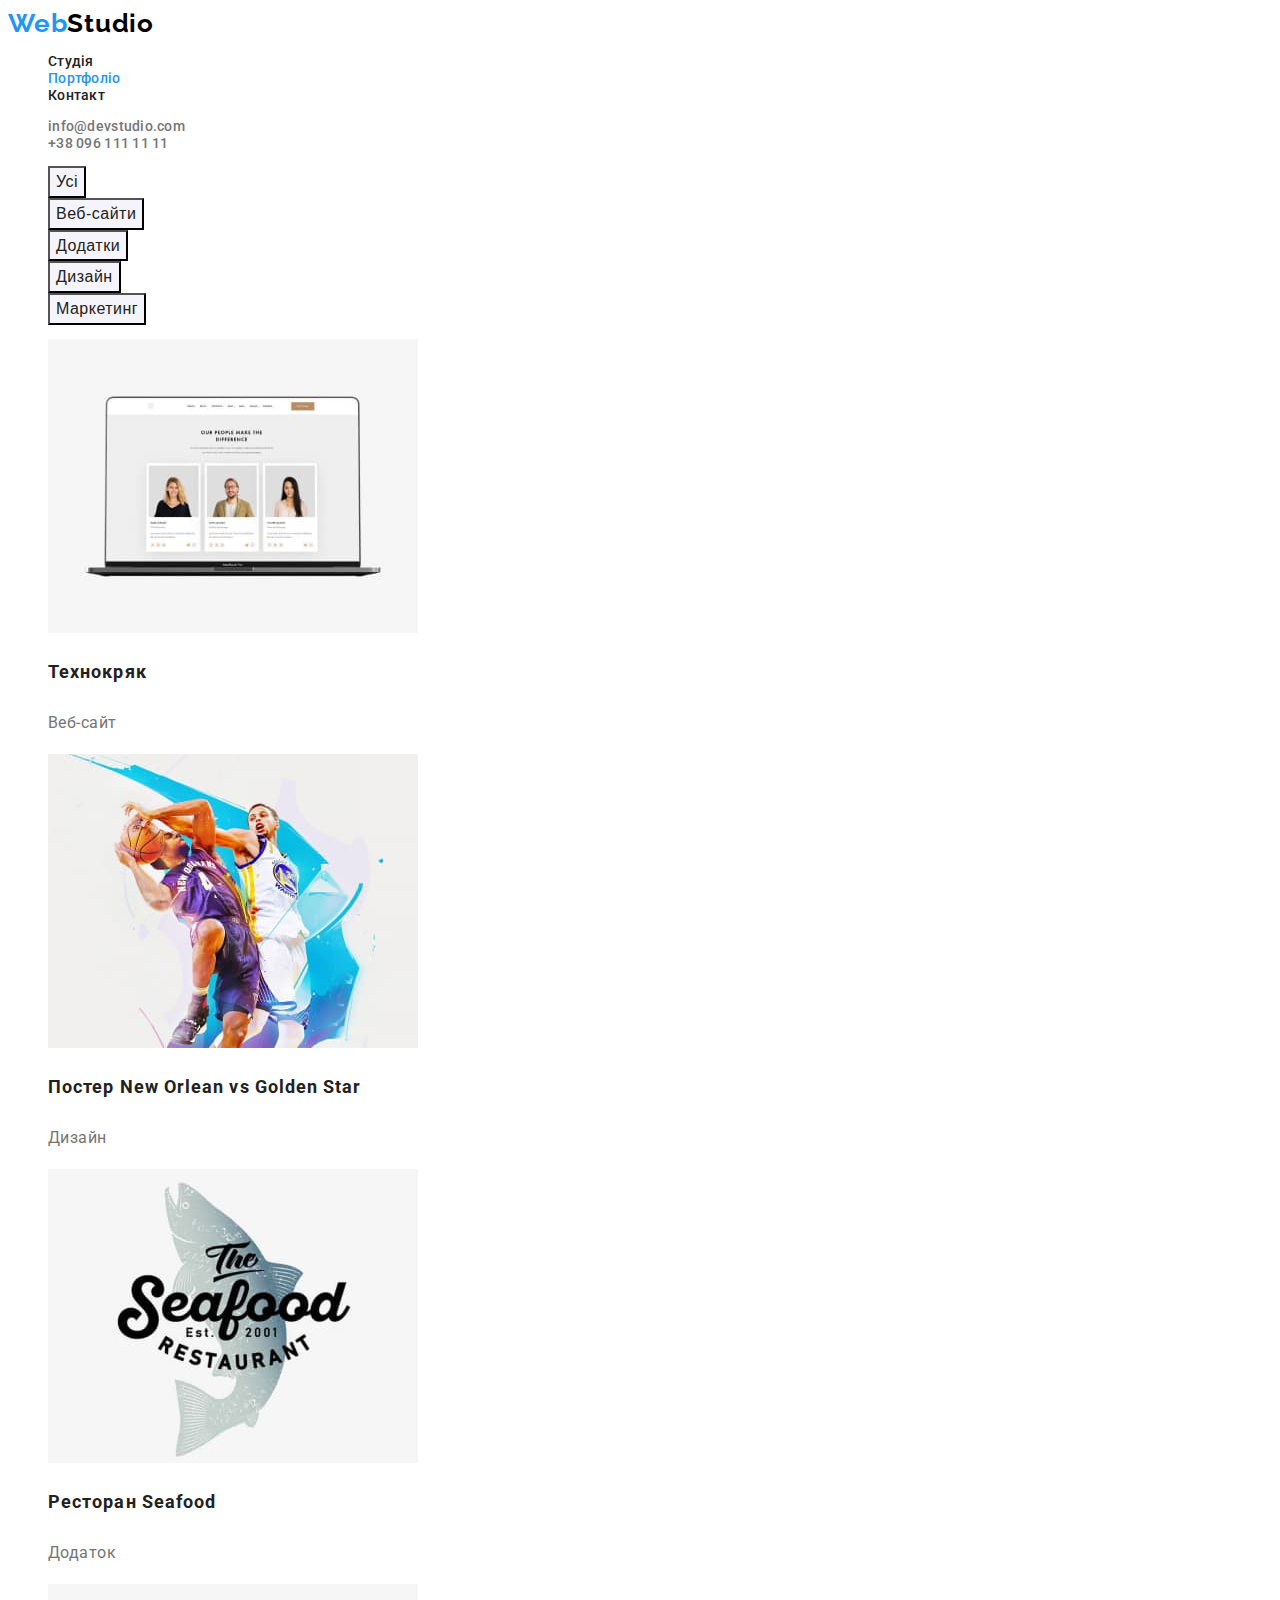
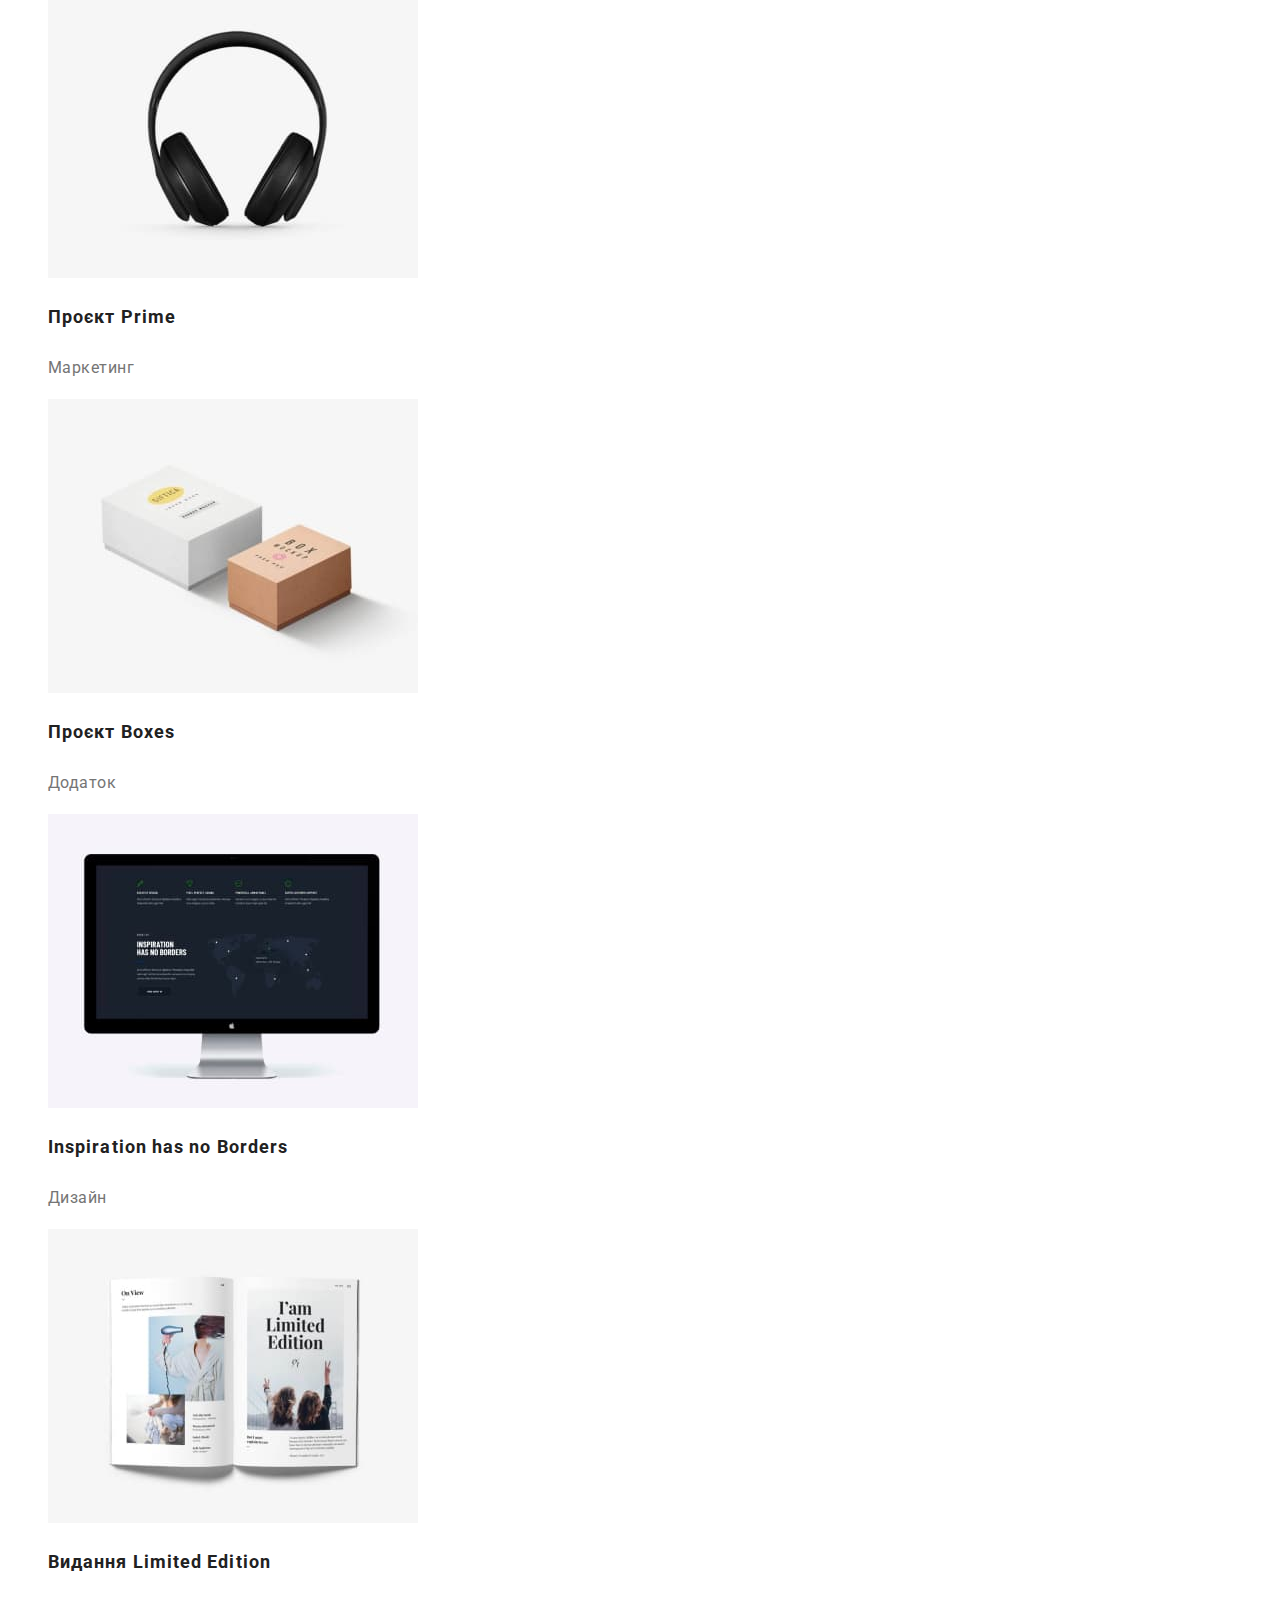
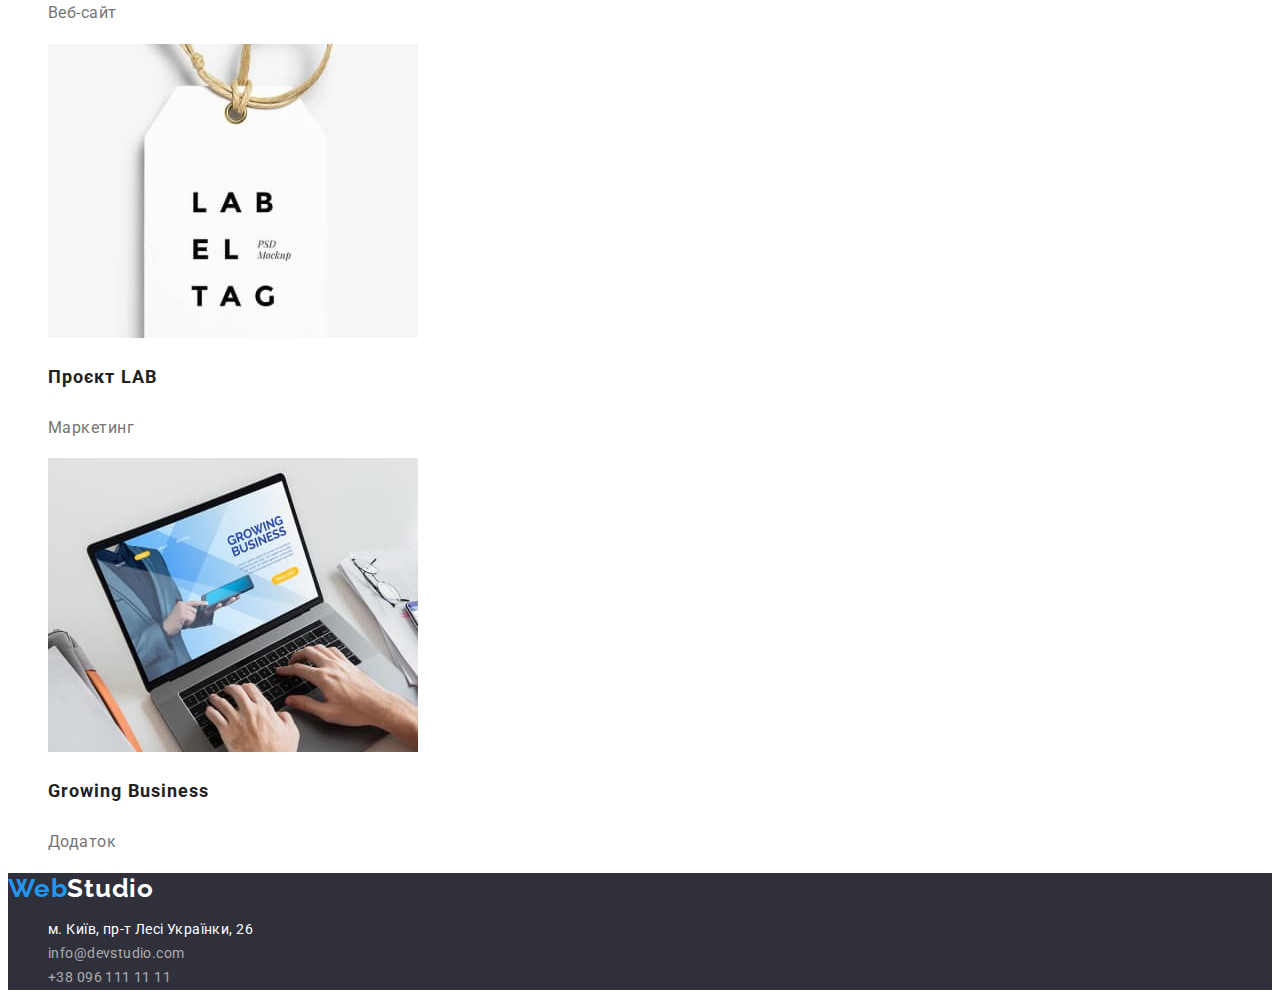
==== portfolio.html @ 9a71888b "3rd repository created" ====
<!DOCTYPE html>
<html lang="uk">
  <head>
    <meta charset="UTF-8">
    <meta http-equiv="X-UA-Compatible" content="IE=edge">
    <meta name="viewport" content="width=device-width, initial-scale=1.0">
    <title>Document</title>
    <link href="https://fonts.googleapis.com/css2?family=Raleway:wght@700&family=Roboto:wght@400;500;700;900&display=swap" rel="stylesheet">
    <link rel="stylesheet" href="./css/styles.css">
</head>
  <body>
    <header class="header">
        <nav class="navigation">
            <a class="logo" href="">Web<span class="logo-span">Studio</span></a>
            <ul class="nav-list list">
              <li><a class="nav-list-item link" href="./index.html">Студія</a></li>
              <li><a class="nav-list-item link current" href="">Портфоліо</a></li>
              <li><a class="nav-list-item link" href="">Контакт</a></li>
            </ul>
          </nav>

      <!--Contacts-->
      <ul class="list">
        <li>
          <a class="contact-mail link" href="mailto:info@devstudio.com">info@devstudio.com</a>
        </li>
        <li>
          <a class="contact-number link" href="tel:+380961111111">+38 096 111 11 11</a>
        </li>
      </ul>
    </header>

    <main>
    <section>
        <h1 class="visually-hidden">Portfolio</h1>
        <h2 class="visually-hidden"> Portfolio filter</h2>

      <ul class="list">
        <li>
          <button class="btn-filter"type="button">Усі</button>
        </li>
        <li>
          <button class="btn-filter"type="button">Веб-сайти</button>
        </li>
        <li>
          <button class="btn-filter"type="button">Додатки</button>
        </li>
        <li>
          <button class="btn-filter"type="button">Дизайн</button>
        </li>
        <li>
          <button class="btn-filter"type="button"                                                                                                                                                                                                                                                                                           >Маркетинг</button>
        </li>
      </ul>

      <h2 class="visually-hidden">Potrfolio menu</h2>

        <ul class="list">
          <li class="portfolio-list-item">
            <a class="link" href="">
              <img src="./images/Technokriak.jpg" width="370" alt="Технокряк">
              <h3 class="desc-title">Технокряк</h3>
              <p class="desc-title-text">Веб-сайт</p>
            </a>
          </li>
          <li class="portfolio-list-item">
            <a class="link" href="">
              <img src="./images/Poster.jpg" width="370" alt="Постер  New Orlean vs Golden Star">
              <h3 class="desc-title">Постер New Orlean vs Golden Star</h3>
              <p class="desc-title-text">Дизайн</p>
            </a>
          </li>
          <li class="portfolio-list-item">
            <a class="link" href="">
              <img src="./images/Restaurant.jpg" width="370" alt="Ресторан Seafood">
              <h3 class="desc-title">Ресторан Seafood</h3>
              <p class="desc-title-text">Додаток</p>
            </a>
          </li>
          <li class="portfolio-list-item">
            <a class="link" href="">
              <img src="./images/Project-prime.jpg" width="370" alt="Проєкт Prime">
              <h3 class="desc-title">Проєкт Prime</h3>
              <p class="desc-title-text">Маркетинг</p>
            </a>
          </li>
          <li class="portfolio-list-item">
            <a class="link" href="">
              <img src="./images/Project-boxes.jpg" width="370" alt="Проєкт Boxes">
              <h3 class="desc-title">Проєкт Boxes</h3>
              <p class="desc-title-text">Додаток</p>
            </a>
          </li>
          <li class="portfolio-list-item">
            <a class="link" href="">
              <img src="./images/Inspiration.jpg" width="370" alt="Inspiration has no Borders">
              <h3 class="desc-title">Inspiration has no Borders</h3>
              <p class="desc-title-text">Дизайн</p>
            </a>
          </li>
          <li class="portfolio-list-item">
            <a class="link" href="">
              <img src="./images/Limited-edition.jpg" width="370" alt="Видання Limited Edition">
              <h3 class="desc-title">Видання Limited Edition</h3>
              <p class="desc-title-text">Веб-сайт</p>
            </a>
          </li>
          <li class="portfolio-list-item">
            <a class="link" href="">
              <img src="./images/Project-LAB.jpg" width="370" alt="Проєкт LAB">
              <h3 class="desc-title">Проєкт LAB</h3>
              <p class="desc-title-text">Маркетинг</p>
            </a>
          </li>
          <li class="portfolio-list-item">
            <a class="link" href="">
              <img src="./images/Growing-business.jpg" width="370" alt="Growing Business">
              <h3 class="desc-title">Growing Business</h3>
              <p class="desc-title-text">Додаток</p>
            </a>
          </li>
        </ul>
    </section>
    </main>

    <footer class="footer">
      <a class="logo" href="">Web<span class="logo-span">Studio</span></a>
      <address>
        <ul class="list">
          <li>
            <a class="address link" href="https://goo.gl/maps/rPGG4V1VkysSoRD67" target="_blank" rel="noopener noreferrer">м. Київ, пр-т Лесі Українки, 26</a>
          </li>
          <li>
            <a class="footer-mail link" href="mailto:info@devstudio.com">info@devstudio.com</a>
          </li>
          <li>
            <a class="footer-number link" href="tel:+380961111111">+38 096 111 11 11</a>
          </li>
        </ul>
      </address>
    </footer>
  </body>
</html>
---- css/styles.css ----
.list {
    list-style: none;
}
.link {
    text-decoration: none;
}
.logo {
    text-decoration: none;
}

:root {
    --primary-text-color: #212121;
    --secondary-text-color: #757575;
    --dark-theme-text-color: #FFFFFF;
    --accent-color:#2196F3;
}
body {
    background-color: var(--dark-theme-text-color);
    font-family: "Roboto", sans-serif;
    color: var(--primary-text-color);
    font-weight: 500;
    font-size: 14px;
}


/* Header start */

.logo {
    font-family: 'Raleway';
    font-weight: 700;
    font-size: 26px;
    line-height: 1.19;
    color: #2196F3;
    letter-spacing: 0.03em;
}

.header .navigation .logo-span {
    font-family: 'Raleway';
    font-weight: 700;
    font-size: 26px;
    line-height: 1.19;
    color: #000000;
    letter-spacing: 0.03em;
}

.nav-list-item {
    color: var(--primary-text-color);
    line-height: 1.14;
    letter-spacing: 0.02em;
}

.nav-list-item:hover,
.nav-list-item:focus,
.contact-mail:hover,
.contact-mail:focus,
.contact-number:hover,
.contact-number:focus {
    color: var(--accent-color);
}

.current {
    color: var(--accent-color);
}

.contact-mail, .contact-number {
    color: var(--secondary-text-color);
    line-height: 1.14;
    letter-spacing: 0.02em;
}


/* Header end */

/* Studio main start */

.visually-hidden {
    position: absolute;
    white-space: nowrap;
    width: 1px;
    height: 1px;
    overflow: hidden;
    border: 0;
    padding: 0;
    clip: rect(0 0 0 0);
    clip-path: inset(50%);
    margin: -1px;
}

.title {
    background-color: #2F303A;
}

.main-title {
    color: var(--dark-theme-text-color);
    font-weight: 900;
    font-size: 44px;
    line-height: 1.36;
    text-align: center;
    letter-spacing: 0.06em;
    text-transform: uppercase;
}

.button {
    color: var(--dark-theme-text-color);
    background-color: var(--accent-color);
    font-family: inherit;
    font-weight: 700;
    font-size: 16px;
    line-height: 1.87;
    display: flex;
    align-items: center;
    text-align: center;
    letter-spacing: 0.06em;
}

.list>.desc-title {
    color: var(--primary-text-color);
    font-weight: 700;
    line-height: 1.14;
    font-size: 14px;
    text-transform: uppercase;
    letter-spacing: 0.03em;
}

.description {
    color: var(--secondary-text-color);
    font-weight: 400;
    line-height: 1.71;
    letter-spacing: 0.03em;
}

.section-title {
    color: var(--primary-text-color);
    font-weight: 700;
    font-size: 36px;
    line-height: 1.16;
    text-align: center;
    letter-spacing: 0.03em;
}

.hero {
    background: #F5F4FA;
}

.hero-list-item {
    background: #FFFFFF;
}

.hero-list-name {
    color: var(--primary-text-color);
    font-size: 16px;
    font-weight: 500;
    line-height: 1.18;
    text-align: center;
    letter-spacing: 0.03em;
}

.hero-list-title {
    color: var(--secondary-text-color);
    font-weight: 400;
    font-size: 16px;
    line-height: 1.18;
    text-align: center;
    letter-spacing: 0.03em;
}

/* Studio main end */

/* Portfolio main start */

.btn-filter {
    background-color: #F5F4FA;
    color: var(--primary-text-color);
    font-size: 16px;
    line-height: 1.62;
    text-align: center;
    letter-spacing: 0.03em;
}

.btn-filter:hover,
.btn-filter:focus {
    color: var(--dark-theme-text-color);
    background-color: var(--accent-color);
}

.portfolio-list-item .desc-title {
    color: var(--primary-text-color);
    font-weight: 700;
    font-size: 18px;
    line-height: 2;
    letter-spacing: 0.06em;
}

.desc-title-text {
    color: var(--secondary-text-color);
    font-weight: 400;
    font-size: 16px;
    line-height: 1.87;
    letter-spacing: 0.03em;
}


/* Portfolio main end */

/* Footer start */

.footer {
    background: #2F303A;
}

.footer .logo-span {
    font-family: 'Raleway';
    font-weight: 700;
    font-size: 26px;
    line-height: 1.19;
    letter-spacing: 0.03em;
    color: var(--dark-theme-text-color)
}
.address {
    font-style: normal;
    font-weight: 400;
    line-height: 1.71;
    color: #FFFFFF;
    letter-spacing: 0.03em;
}

.footer-mail, .footer-number {
    font-style: normal;
    font-weight: 400;
    line-height: 1.71;
    letter-spacing: 0.03em;
    color: rgba(255, 255, 255, 0.6);
}

.footer-mail:hover,
.footer-mail:focus,
.footer-number:hover,
.footer-number:focus {
    color: var(--accent-color);
}

/* Footer end */
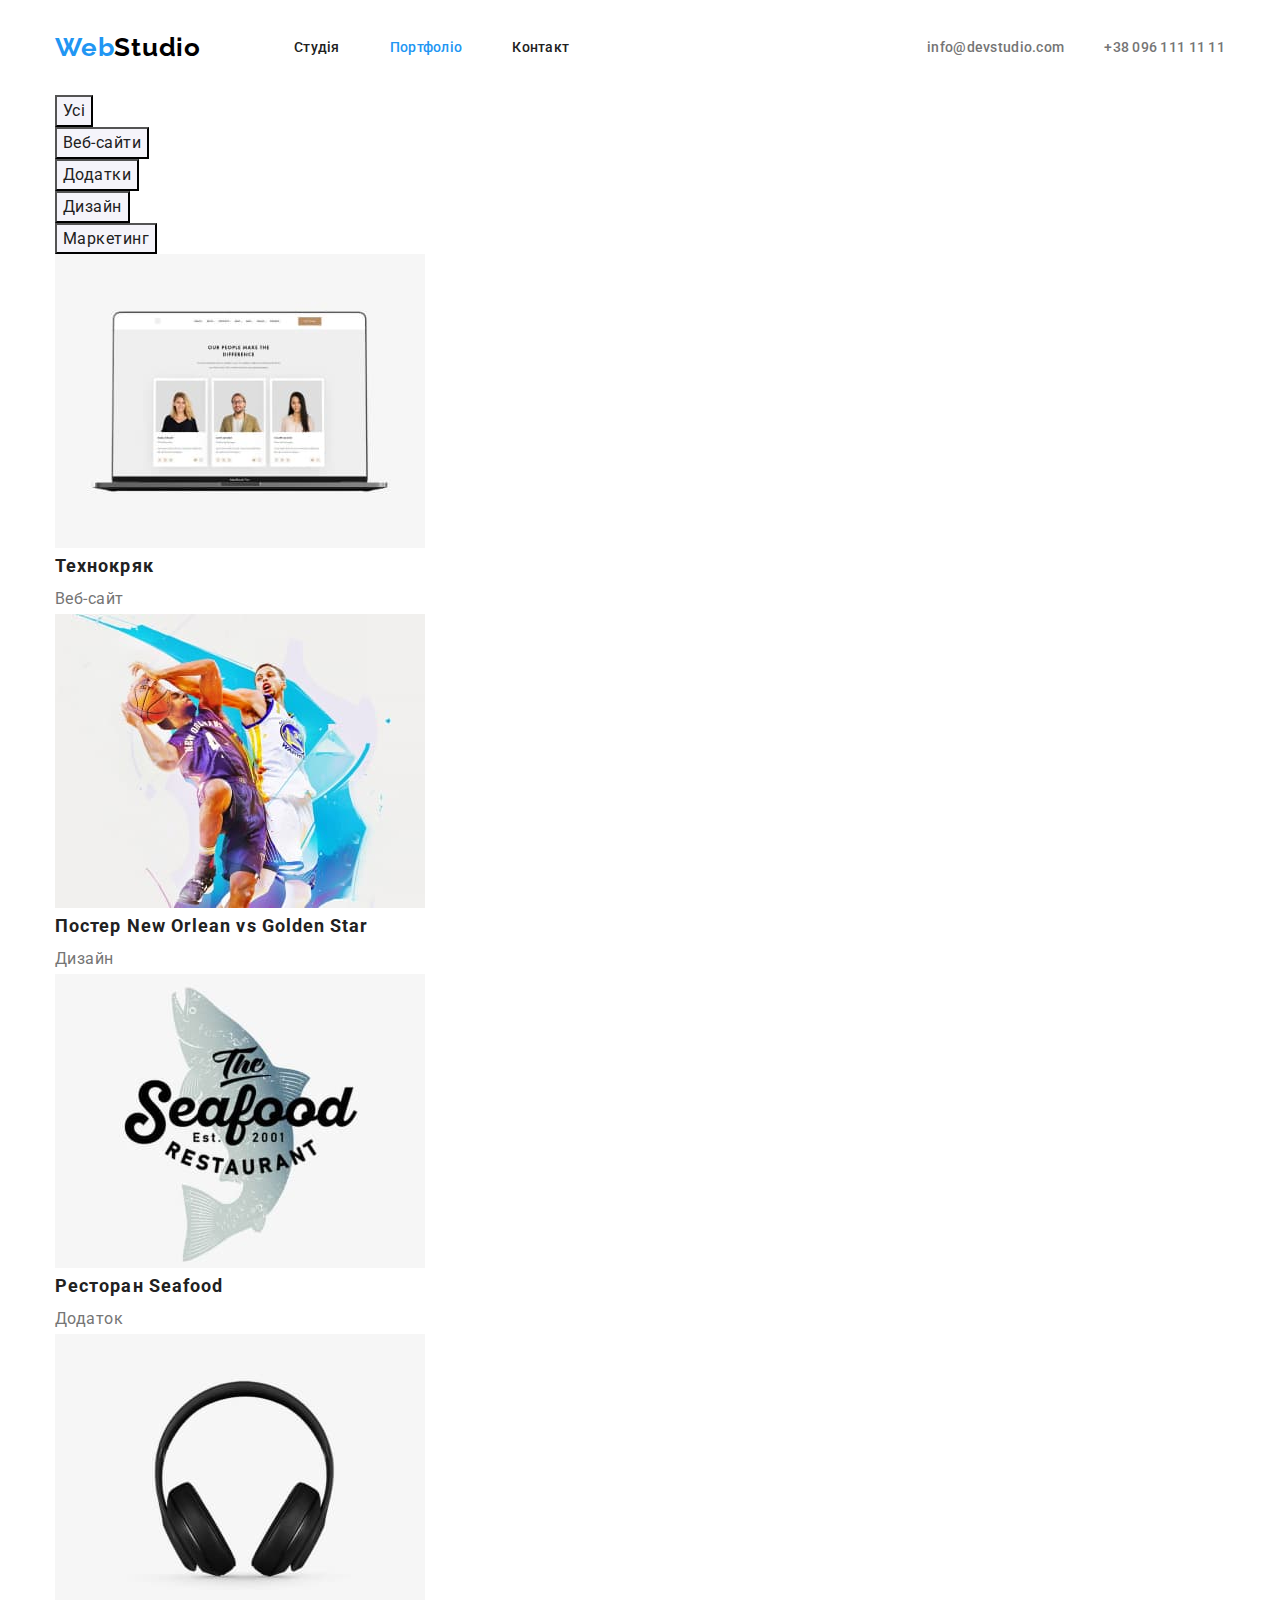
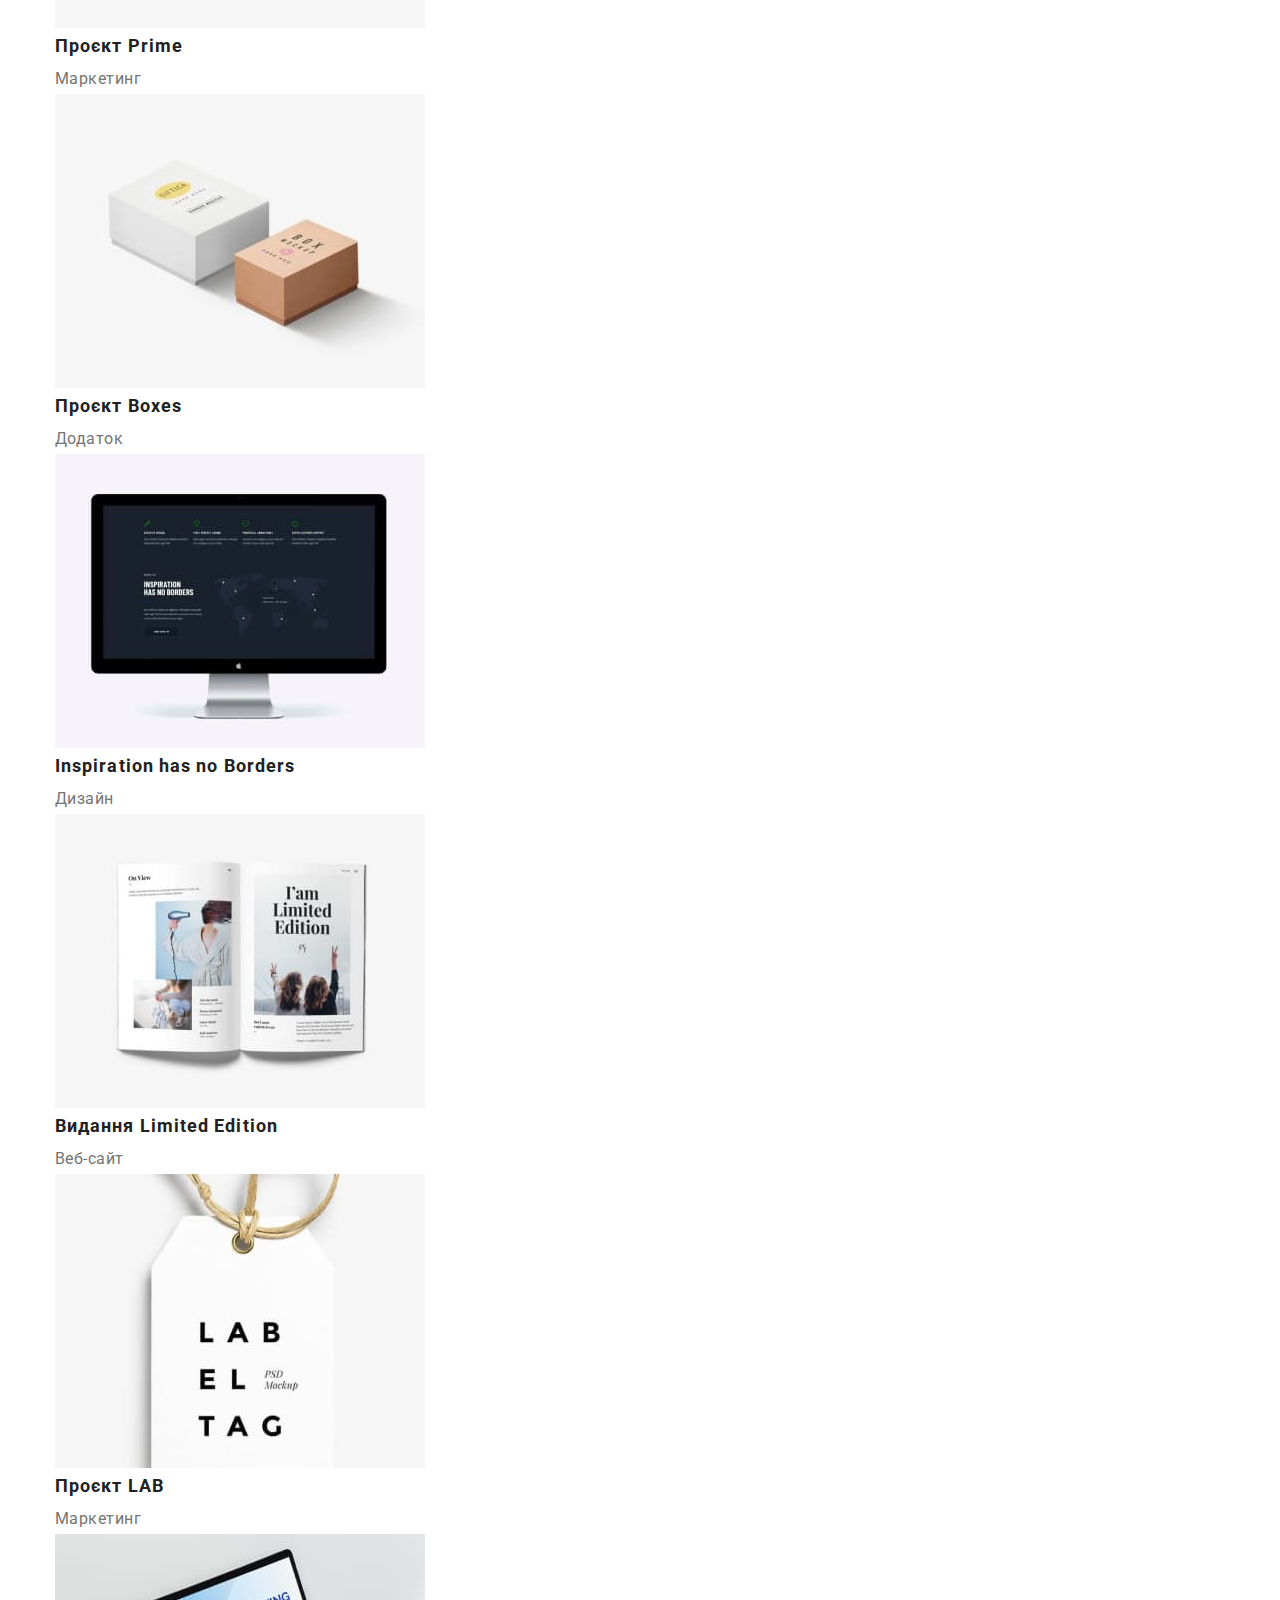
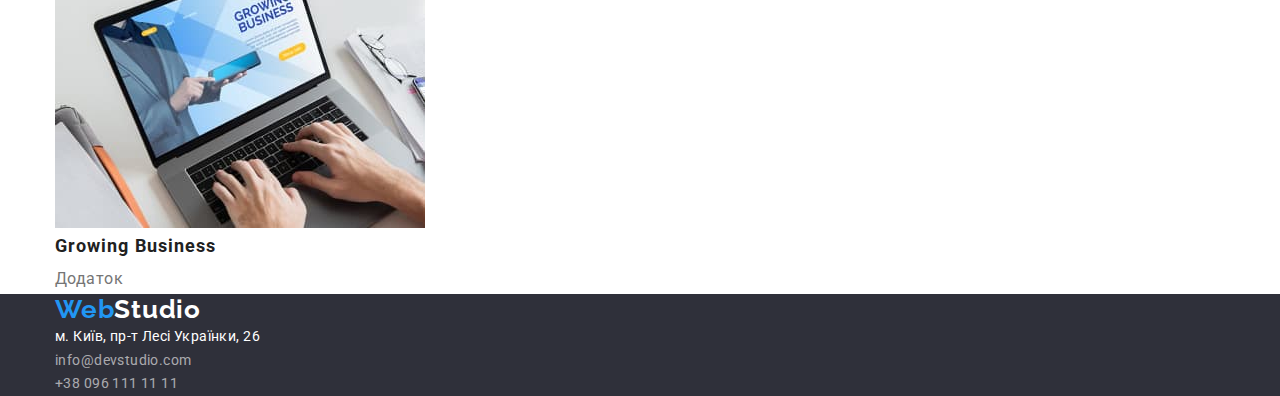
==== commit 851d410c: "header style done" ====
--- a/portfolio.html
+++ b/portfolio.html
@@ -5,33 +5,37 @@
     <meta http-equiv="X-UA-Compatible" content="IE=edge">
     <meta name="viewport" content="width=device-width, initial-scale=1.0">
     <title>Document</title>
+    <link rel="stylesheet" href="https://cdnjs.cloudflare.com/ajax/libs/modern-normalize/1.1.0/modern-normalize.min.css">
     <link href="https://fonts.googleapis.com/css2?family=Raleway:wght@700&family=Roboto:wght@400;500;700;900&display=swap" rel="stylesheet">
     <link rel="stylesheet" href="./css/styles.css">
 </head>
   <body>
     <header class="header">
+      <div class="container header-page">
         <nav class="navigation">
-            <a class="logo" href="">Web<span class="logo-span">Studio</span></a>
-            <ul class="nav-list list">
-              <li><a class="nav-list-item link" href="./index.html">Студія</a></li>
-              <li><a class="nav-list-item link current" href="">Портфоліо</a></li>
-              <li><a class="nav-list-item link" href="">Контакт</a></li>
-            </ul>
-          </nav>
+          <a class="logo" href="">Web<span class="logo-span">Studio</span></a>
+          <ul class="nav-list list">
+            <li><a class="nav-list-item link" href="./index.html">Студія</a></li>
+            <li><a class="nav-list-item link current" href="">Портфоліо</a></li>
+            <li><a class="nav-list-item link" href="">Контакт</a></li>
+          </ul>
+        </nav>
 
-      <!--Contacts-->
-      <ul class="list">
-        <li>
-          <a class="contact-mail link" href="mailto:info@devstudio.com">info@devstudio.com</a>
-        </li>
-        <li>
-          <a class="contact-number link" href="tel:+380961111111">+38 096 111 11 11</a>
-        </li>
-      </ul>
+    <!--Contacts-->
+    <ul class="list contact-list">
+      <li>
+        <a class="contact-mail link" href="mailto:info@devstudio.com">info@devstudio.com</a>
+      </li>
+      <li>
+        <a class="contact-number link" href="tel:+380961111111">+38 096 111 11 11</a>
+      </li>
+    </ul>
+      </div>
     </header>
 
     <main>
     <section>
+      <div class="container">
         <h1 class="visually-hidden">Portfolio</h1>
         <h2 class="visually-hidden"> Portfolio filter</h2>
 
@@ -120,24 +124,27 @@
             </a>
           </li>
         </ul>
+      </div>
     </section>
     </main>
 
     <footer class="footer">
-      <a class="logo" href="">Web<span class="logo-span">Studio</span></a>
-      <address>
-        <ul class="list">
-          <li>
-            <a class="address link" href="https://goo.gl/maps/rPGG4V1VkysSoRD67" target="_blank" rel="noopener noreferrer">м. Київ, пр-т Лесі Українки, 26</a>
-          </li>
-          <li>
-            <a class="footer-mail link" href="mailto:info@devstudio.com">info@devstudio.com</a>
-          </li>
-          <li>
-            <a class="footer-number link" href="tel:+380961111111">+38 096 111 11 11</a>
-          </li>
-        </ul>
-      </address>
+      <div class="container">
+        <a class="logo" href="">Web<span class="logo-span">Studio</span></a>
+        <address>
+          <ul class="list">
+            <li>
+              <a class="address link" href="https://goo.gl/maps/rPGG4V1VkysSoRD67" target="_blank" rel="noopener noreferrer">м. Київ, пр-т Лесі Українки, 26</a>
+            </li>
+            <li>
+              <a class="footer-mail link" href="mailto:info@devstudio.com">info@devstudio.com</a>
+            </li>
+            <li>
+              <a class="footer-number link" href="tel:+380961111111">+38 096 111 11 11</a>
+            </li>
+          </ul>
+        </address>
+      </div>
     </footer>
   </body>
 </html>
--- a/css/styles.css
+++ b/css/styles.css
@@ -6,6 +6,21 @@
 }
 .logo {
     text-decoration: none;
+}
+
+h1, h2, h3, h4, p {
+    margin-top: 0;
+    margin-bottom: 0;
+}
+
+ul {
+    margin-top: 0;
+    margin-bottom: 0;
+    padding-left: 0;
+}
+
+img {
+    display: block;
 }
 
 :root {
@@ -22,6 +37,12 @@
     font-size: 14px;
 }
 
+.container {
+    width: 1200px;
+    padding-left: 15px;
+    padding-right: 15px;
+    margin: 0 auto;
+}
 
 /* Header start */
 
@@ -32,6 +53,8 @@
     line-height: 1.19;
     color: #2196F3;
     letter-spacing: 0.03em;
+
+    margin-right: 93px;
 }
 
 .header .navigation .logo-span {
@@ -43,10 +66,33 @@
     letter-spacing: 0.03em;
 }
 
+.header {
+    padding-top: 32px;
+    padding-bottom: 32px;
+}
+
+.nav-list,
+.navigation,    
+.contact-list,
+.header-page {
+    display: flex;
+    align-items: center;
+}
+
 .nav-list-item {
     color: var(--primary-text-color);
     line-height: 1.14;
     letter-spacing: 0.02em;
+
+    margin-right: 50px;
+}
+
+.contact-list {
+    margin-left: auto;
+}
+
+.contact-mail {
+    margin-right: 40px;
 }
 
 .nav-list-item:hover,
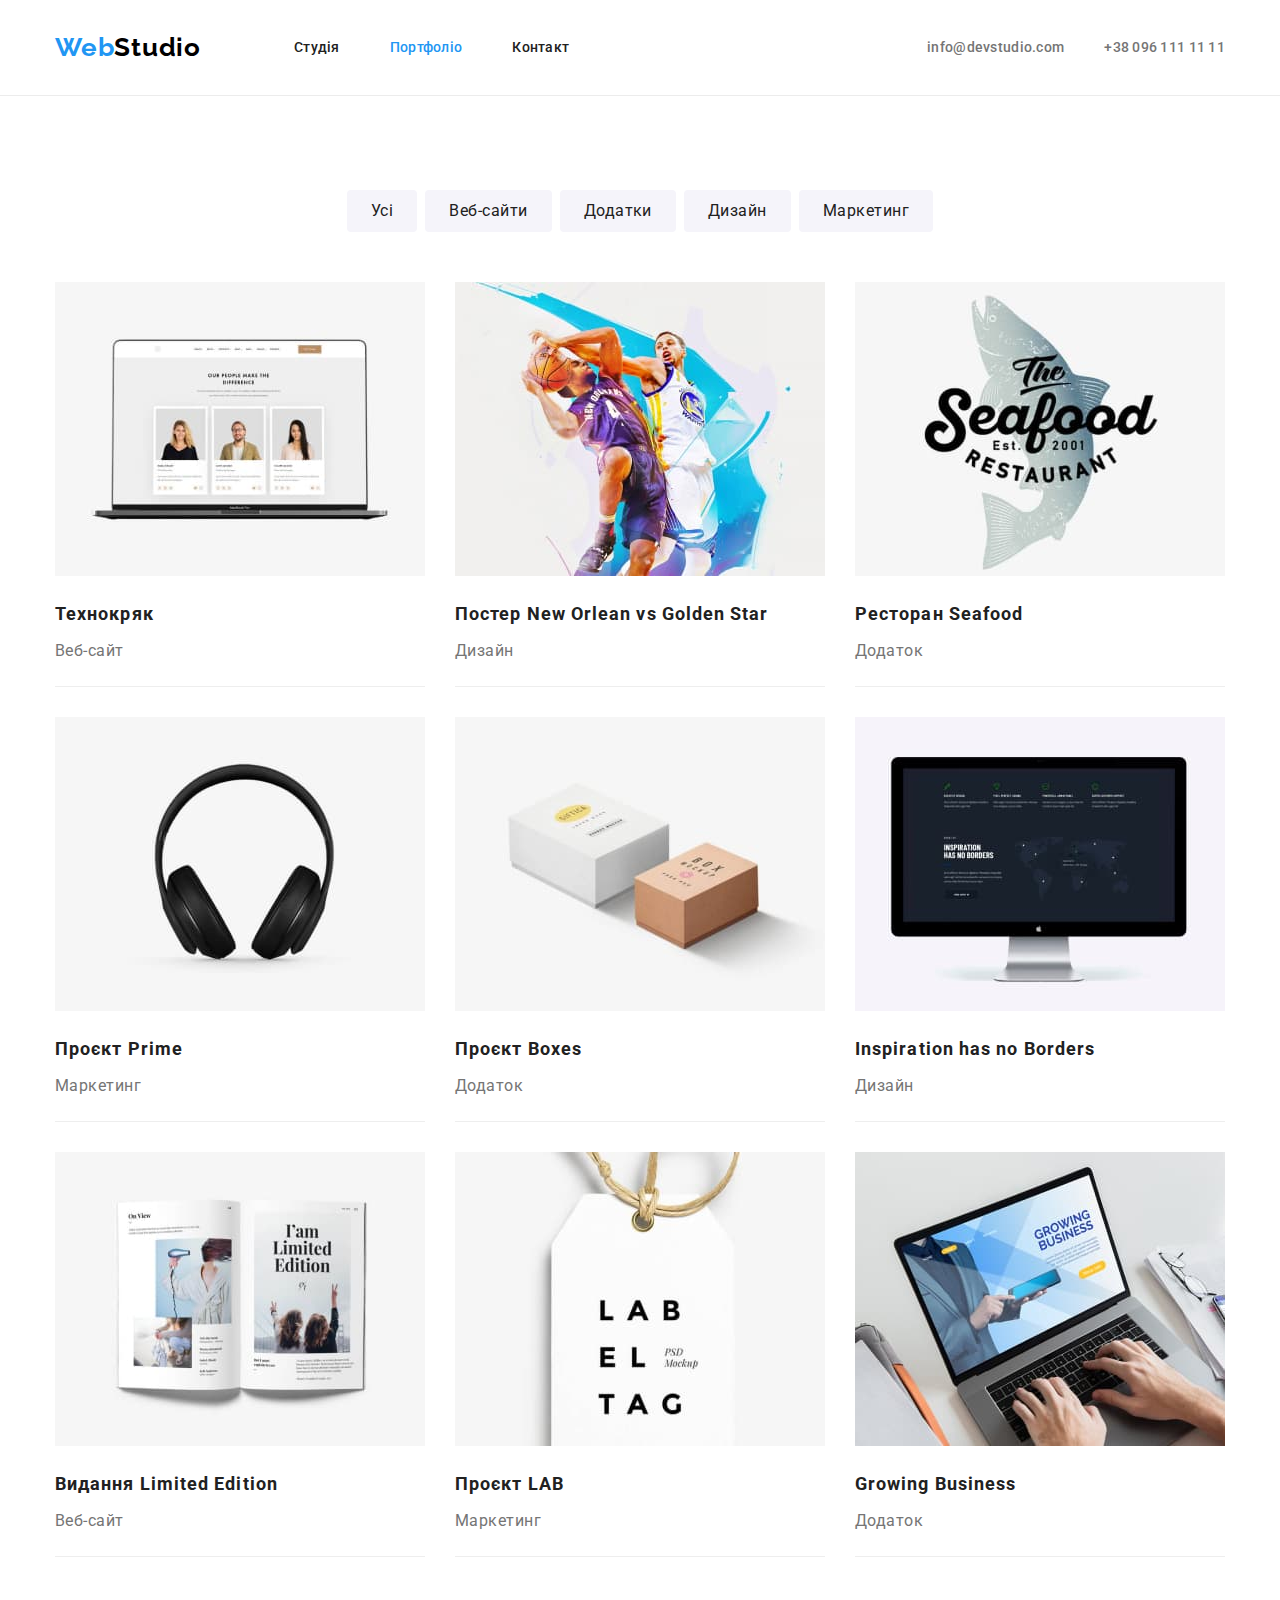
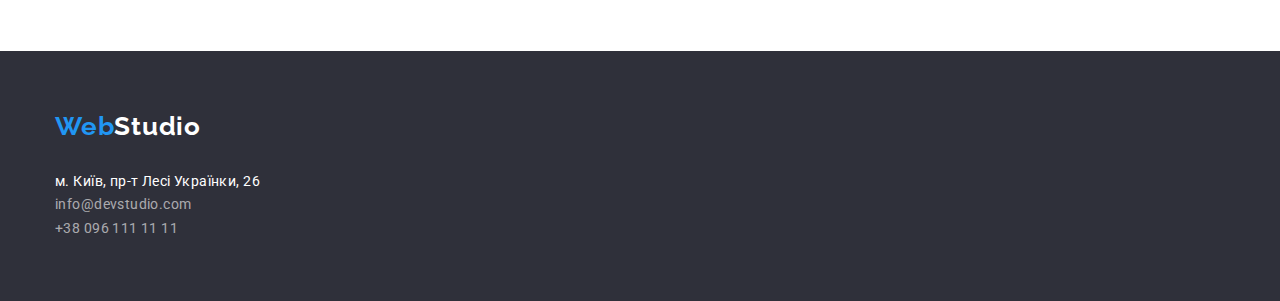
==== commit 4014b1a6: "finish 2nd HW" ====
--- a/portfolio.html
+++ b/portfolio.html
@@ -13,7 +13,7 @@
     <header class="header">
       <div class="container header-page">
         <nav class="navigation">
-          <a class="logo" href="">Web<span class="logo-span">Studio</span></a>
+          <a class="logo header-logo" href="">Web<span class="logo-span">Studio</span></a>
           <ul class="nav-list list">
             <li><a class="nav-list-item link" href="./index.html">Студія</a></li>
             <li><a class="nav-list-item link current" href="">Портфоліо</a></li>
@@ -34,32 +34,32 @@
     </header>
 
     <main>
-    <section>
+    <section class="section">
       <div class="container">
         <h1 class="visually-hidden">Portfolio</h1>
         <h2 class="visually-hidden"> Portfolio filter</h2>
 
-      <ul class="list">
-        <li>
+      <ul class="list list-flex filter-list">
+        <li class="filter-list-item">
           <button class="btn-filter"type="button">Усі</button>
         </li>
-        <li>
+        <li class="filter-list-item">
           <button class="btn-filter"type="button">Веб-сайти</button>
         </li>
-        <li>
+        <li class="filter-list-item">
           <button class="btn-filter"type="button">Додатки</button>
         </li>
-        <li>
+        <li class="filter-list-item">
           <button class="btn-filter"type="button">Дизайн</button>
         </li>
-        <li>
+        <li class="filter-list-item">
           <button class="btn-filter"type="button"                                                                                                                                                                                                                                                                                           >Маркетинг</button>
         </li>
       </ul>
 
       <h2 class="visually-hidden">Potrfolio menu</h2>
 
-        <ul class="list">
+        <ul class="list list-flex portfolio-list">
           <li class="portfolio-list-item">
             <a class="link" href="">
               <img src="./images/Technokriak.jpg" width="370" alt="Технокряк">
@@ -132,7 +132,7 @@
       <div class="container">
         <a class="logo" href="">Web<span class="logo-span">Studio</span></a>
         <address>
-          <ul class="list">
+          <ul class="list footer-list">
             <li>
               <a class="address link" href="https://goo.gl/maps/rPGG4V1VkysSoRD67" target="_blank" rel="noopener noreferrer">м. Київ, пр-т Лесі Українки, 26</a>
             </li>
--- a/css/styles.css
+++ b/css/styles.css
@@ -54,6 +54,9 @@
     color: #2196F3;
     letter-spacing: 0.03em;
 
+}
+
+.header-logo{
     margin-right: 93px;
 }
 
@@ -69,6 +72,7 @@
 .header {
     padding-top: 32px;
     padding-bottom: 32px;
+    border-bottom: 1px solid #ECECEC;
 }
 
 .nav-list,
@@ -134,7 +138,11 @@
 
 .title {
     background-color: #2F303A;
-}
+    padding-top: 200px;
+    padding-bottom: 200px;
+    justify-content: center;
+}
+
 
 .main-title {
     color: var(--dark-theme-text-color);
@@ -144,6 +152,12 @@
     text-align: center;
     letter-spacing: 0.06em;
     text-transform: uppercase;
+
+    width: 700px;
+    height: 120px;
+    margin-bottom: 30px;
+    margin-right: auto;
+    margin-left: auto;
 }
 
 .button {
@@ -157,6 +171,31 @@
     align-items: center;
     text-align: center;
     letter-spacing: 0.06em;
+
+    min-width: 200px;
+    border: 1px solid var(--accent-color);
+    border-radius: 4px;
+    justify-content: center;
+    margin-right: auto;
+    margin-left: auto;
+    padding: 10px 24px;
+}
+
+.section {
+    padding-top: 94px;
+    padding-bottom: 94px;
+}
+
+.list-flex {
+    display: flex;
+}
+
+.req-list-item:not(:last-child) {
+    margin-right: 30px;
+}
+
+.img-list-item:not(:last-child) {
+    margin-right: 30px;
 }
 
 .list>.desc-title {
@@ -168,6 +207,10 @@
     letter-spacing: 0.03em;
 }
 
+.desc-title {
+    margin-bottom: 10px;
+}
+
 .description {
     color: var(--secondary-text-color);
     font-weight: 400;
@@ -182,6 +225,8 @@
     line-height: 1.16;
     text-align: center;
     letter-spacing: 0.03em;
+
+    margin-bottom: 50px;
 }
 
 .hero {
@@ -190,6 +235,11 @@
 
 .hero-list-item {
     background: #FFFFFF;
+    padding-bottom: 30px;
+}
+
+.hero-list-item:not(:last-child) {
+    margin-right: 30px;
 }
 
 .hero-list-name {
@@ -199,6 +249,9 @@
     line-height: 1.18;
     text-align: center;
     letter-spacing: 0.03em;
+
+    margin-top: 30px;
+    margin-bottom: 10px;
 }
 
 .hero-list-title {
@@ -221,6 +274,11 @@
     line-height: 1.62;
     text-align: center;
     letter-spacing: 0.03em;
+
+    min-width: 50px;
+    border-radius: 4px;
+    border-color: transparent;
+    padding: 6px 22px;
 }
 
 .btn-filter:hover,
@@ -229,12 +287,45 @@
     background-color: var(--accent-color);
 }
 
+.portfolio-list{
+    flex-wrap: wrap;
+}
+
+.portfolio-list-item {
+    width:calc(100%-60px / 3);
+    margin-right: 30px;
+    margin-bottom: 30px;
+    padding-bottom: 20px;
+
+    border-bottom: 1px solid #EEEEEE;
+}
+
+.portfolio-list-item:nth-child(3n){
+    margin-right: 0;
+}
+
+.portfolio-list-item:nth-last-child(-n+3){
+    margin-bottom: 0;
+}
+
 .portfolio-list-item .desc-title {
     color: var(--primary-text-color);
     font-weight: 700;
     font-size: 18px;
     line-height: 2;
     letter-spacing: 0.06em;
+
+    margin-top: 20px;
+    margin-bottom: 4px;
+}
+
+.filter-list{
+    justify-content: center;
+    margin-bottom: 50px;
+}
+
+.filter-list-item:not(:last-child) {
+    margin-right: 8px;
 }
 
 .desc-title-text {
@@ -252,6 +343,8 @@
 
 .footer {
     background: #2F303A;
+    padding-top: 60px;
+    padding-bottom: 60px;
 }
 
 .footer .logo-span {
@@ -261,6 +354,10 @@
     line-height: 1.19;
     letter-spacing: 0.03em;
     color: var(--dark-theme-text-color)
+}
+
+.footer-list{
+    margin-top: 28px;
 }
 .address {
     font-style: normal;
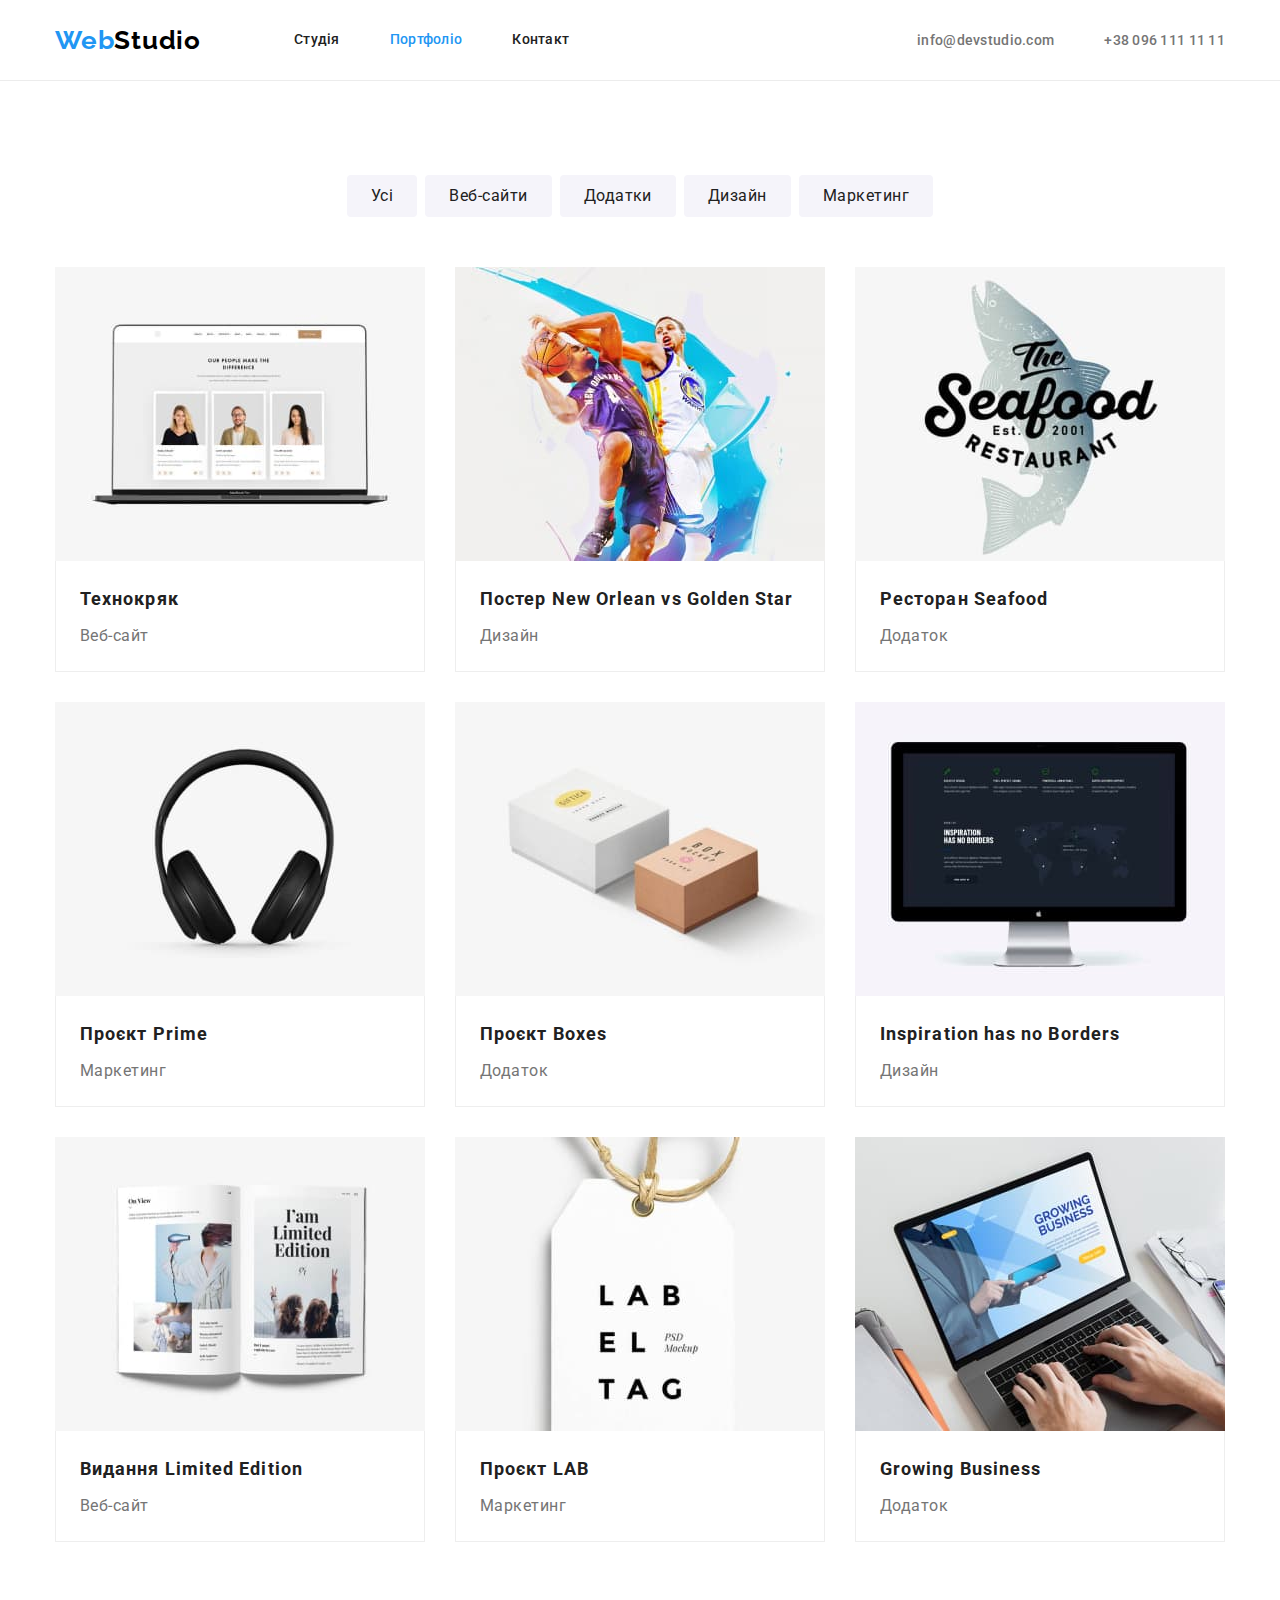
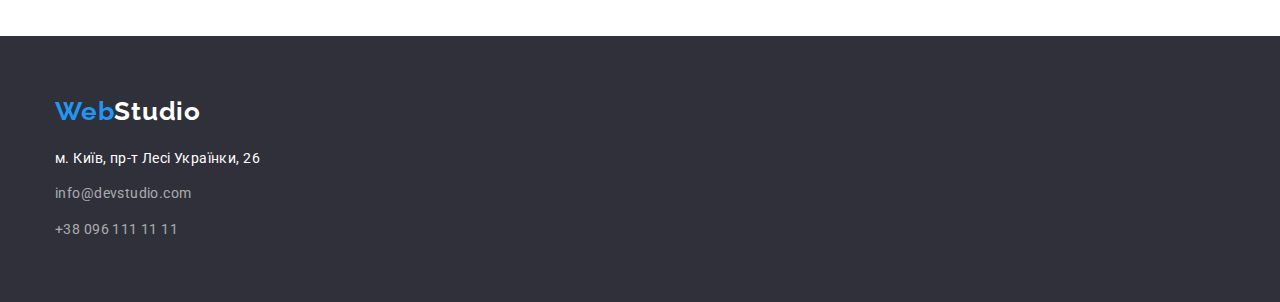
==== commit 602edd64: "corrections made" ====
--- a/portfolio.html
+++ b/portfolio.html
@@ -15,15 +15,15 @@
         <nav class="navigation">
           <a class="logo header-logo" href="">Web<span class="logo-span">Studio</span></a>
           <ul class="nav-list list">
-            <li><a class="nav-list-item link" href="./index.html">Студія</a></li>
-            <li><a class="nav-list-item link current" href="">Портфоліо</a></li>
+            <li class="head-item"><a class="nav-list-item link" href="./index.html">Студія</a></li>
+            <li class="head-item"><a class="nav-list-item link current" href="">Портфоліо</a></li>
             <li><a class="nav-list-item link" href="">Контакт</a></li>
           </ul>
         </nav>
 
     <!--Contacts-->
     <ul class="list contact-list">
-      <li>
+      <li class="head-item">
         <a class="contact-mail link" href="mailto:info@devstudio.com">info@devstudio.com</a>
       </li>
       <li>
@@ -63,64 +63,82 @@
           <li class="portfolio-list-item">
             <a class="link" href="">
               <img src="./images/Technokriak.jpg" width="370" alt="Технокряк">
-              <h3 class="desc-title">Технокряк</h3>
-              <p class="desc-title-text">Веб-сайт</p>
+              <div class="portfolio-desc">
+                <h3 class="desc-title">Технокряк</h3>
+                <p class="desc-title-text">Веб-сайт</p>
+              </div>
             </a>
           </li>
           <li class="portfolio-list-item">
             <a class="link" href="">
               <img src="./images/Poster.jpg" width="370" alt="Постер  New Orlean vs Golden Star">
-              <h3 class="desc-title">Постер New Orlean vs Golden Star</h3>
-              <p class="desc-title-text">Дизайн</p>
+              <div class="portfolio-desc">
+                <h3 class="desc-title">Постер New Orlean vs Golden Star</h3>
+                <p class="desc-title-text">Дизайн</p>
+              </div>
             </a>
           </li>
           <li class="portfolio-list-item">
             <a class="link" href="">
               <img src="./images/Restaurant.jpg" width="370" alt="Ресторан Seafood">
-              <h3 class="desc-title">Ресторан Seafood</h3>
-              <p class="desc-title-text">Додаток</p>
+              <div class="portfolio-desc">
+                <h3 class="desc-title">Ресторан Seafood</h3>
+                <p class="desc-title-text">Додаток</p>
+              </div>
             </a>
           </li>
           <li class="portfolio-list-item">
             <a class="link" href="">
               <img src="./images/Project-prime.jpg" width="370" alt="Проєкт Prime">
-              <h3 class="desc-title">Проєкт Prime</h3>
-              <p class="desc-title-text">Маркетинг</p>
+              <div class="portfolio-desc">
+                <h3 class="desc-title">Проєкт Prime</h3>
+                <p class="desc-title-text">Маркетинг</p>
+              </div>
             </a>
           </li>
           <li class="portfolio-list-item">
             <a class="link" href="">
               <img src="./images/Project-boxes.jpg" width="370" alt="Проєкт Boxes">
-              <h3 class="desc-title">Проєкт Boxes</h3>
-              <p class="desc-title-text">Додаток</p>
+              <div class="portfolio-desc">
+                <h3 class="desc-title">Проєкт Boxes</h3>
+                <p class="desc-title-text">Додаток</p>
+              </div>
             </a>
           </li>
           <li class="portfolio-list-item">
             <a class="link" href="">
               <img src="./images/Inspiration.jpg" width="370" alt="Inspiration has no Borders">
-              <h3 class="desc-title">Inspiration has no Borders</h3>
-              <p class="desc-title-text">Дизайн</p>
+              <div class="portfolio-desc">
+                <h3 class="desc-title">Inspiration has no Borders</h3>
+                <p class="desc-title-text">Дизайн</p>
+              </div>
             </a>
           </li>
           <li class="portfolio-list-item">
             <a class="link" href="">
               <img src="./images/Limited-edition.jpg" width="370" alt="Видання Limited Edition">
-              <h3 class="desc-title">Видання Limited Edition</h3>
-              <p class="desc-title-text">Веб-сайт</p>
+              <div class="portfolio-desc">
+                <h3 class="desc-title">Видання Limited Edition</h3>
+                <p class="desc-title-text">Веб-сайт</p>
+              </div>
             </a>
           </li>
           <li class="portfolio-list-item">
             <a class="link" href="">
               <img src="./images/Project-LAB.jpg" width="370" alt="Проєкт LAB">
-              <h3 class="desc-title">Проєкт LAB</h3>
-              <p class="desc-title-text">Маркетинг</p>
+              <div class="portfolio-desc">
+                <h3 class="desc-title">Проєкт LAB</h3>
+                <p class="desc-title-text">Маркетинг</p>
+              </div>
             </a>
           </li>
           <li class="portfolio-list-item">
             <a class="link" href="">
               <img src="./images/Growing-business.jpg" width="370" alt="Growing Business">
-              <h3 class="desc-title">Growing Business</h3>
-              <p class="desc-title-text">Додаток</p>
+              <div class="portfolio-desc">
+                <h3 class="desc-title">Growing Business</h3>
+                <p class="desc-title-text">Додаток</p>
+              </div>
             </a>
           </li>
         </ul>
@@ -131,12 +149,12 @@
     <footer class="footer">
       <div class="container">
         <a class="logo" href="">Web<span class="logo-span">Studio</span></a>
-        <address>
-          <ul class="list footer-list">
-            <li>
+        <address class="contact-box">
+          <ul class="list">
+            <li class="footer-list-item">
               <a class="address link" href="https://goo.gl/maps/rPGG4V1VkysSoRD67" target="_blank" rel="noopener noreferrer">м. Київ, пр-т Лесі Українки, 26</a>
             </li>
-            <li>
+            <li class="footer-list-item">
               <a class="footer-mail link" href="mailto:info@devstudio.com">info@devstudio.com</a>
             </li>
             <li>
--- a/css/styles.css
+++ b/css/styles.css
@@ -70,8 +70,6 @@
 }
 
 .header {
-    padding-top: 32px;
-    padding-bottom: 32px;
     border-bottom: 1px solid #ECECEC;
 }
 
@@ -83,20 +81,22 @@
     align-items: center;
 }
 
+.head-item {
+    margin-right: 50px;
+}
+
 .nav-list-item {
     color: var(--primary-text-color);
     line-height: 1.14;
     letter-spacing: 0.02em;
 
-    margin-right: 50px;
+    display: block;
+    padding-top: 32px;
+    padding-bottom: 32px;
 }
 
 .contact-list {
     margin-left: auto;
-}
-
-.contact-mail {
-    margin-right: 40px;
 }
 
 .nav-list-item:hover,
@@ -186,12 +186,20 @@
     padding-bottom: 94px;
 }
 
+.section-req{
+    padding-top: 94px;
+}
+
 .list-flex {
     display: flex;
 }
 
 .req-list-item:not(:last-child) {
     margin-right: 30px;
+}
+
+.req-list-item {
+    width: 270px;
 }
 
 .img-list-item:not(:last-child) {
@@ -233,9 +241,13 @@
     background: #F5F4FA;
 }
 
+.hero-desc{
+    padding: 30px 15px;
+
+}
+
 .hero-list-item {
     background: #FFFFFF;
-    padding-bottom: 30px;
 }
 
 .hero-list-item:not(:last-child) {
@@ -250,7 +262,6 @@
     text-align: center;
     letter-spacing: 0.03em;
 
-    margin-top: 30px;
     margin-bottom: 10px;
 }
 
@@ -292,12 +303,10 @@
 }
 
 .portfolio-list-item {
-    width:calc(100%-60px / 3);
+    width:calc((100% - 60px) / 3);
     margin-right: 30px;
     margin-bottom: 30px;
-    padding-bottom: 20px;
-
-    border-bottom: 1px solid #EEEEEE;
+
 }
 
 .portfolio-list-item:nth-child(3n){
@@ -306,6 +315,13 @@
 
 .portfolio-list-item:nth-last-child(-n+3){
     margin-bottom: 0;
+}
+
+.portfolio-desc{
+    padding: 20px 24px;
+    border-right: 1px solid #EEEEEE;
+    border-left: 1px solid #EEEEEE;
+    border-bottom: 1px solid #EEEEEE;
 }
 
 .portfolio-list-item .desc-title {
@@ -315,7 +331,6 @@
     line-height: 2;
     letter-spacing: 0.06em;
 
-    margin-top: 20px;
     margin-bottom: 4px;
 }
 
@@ -356,8 +371,8 @@
     color: var(--dark-theme-text-color)
 }
 
-.footer-list{
-    margin-top: 28px;
+.contact-box{
+    margin-top: 20px;
 }
 .address {
     font-style: normal;
@@ -375,6 +390,10 @@
     color: rgba(255, 255, 255, 0.6);
 }
 
+.footer-list-item{
+    margin-bottom: 12px;
+}
+
 .footer-mail:hover,
 .footer-mail:focus,
 .footer-number:hover,
